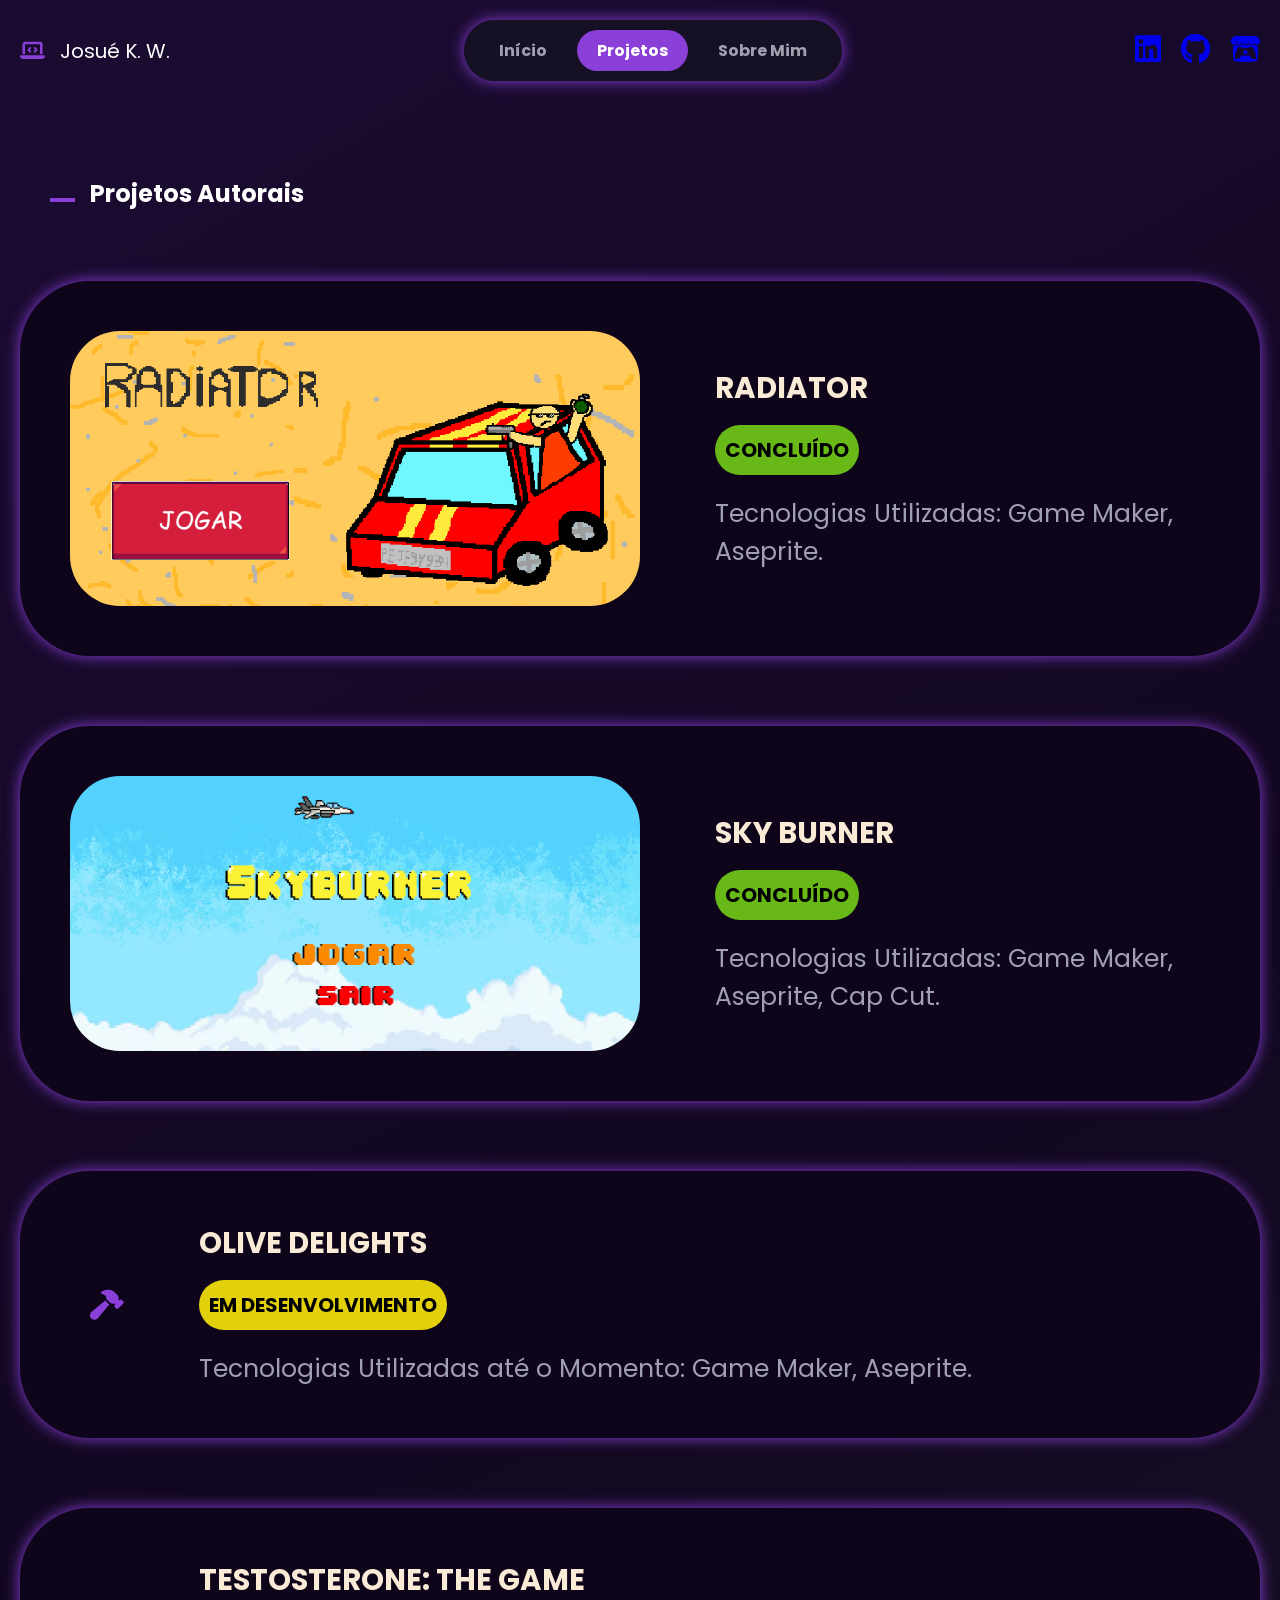
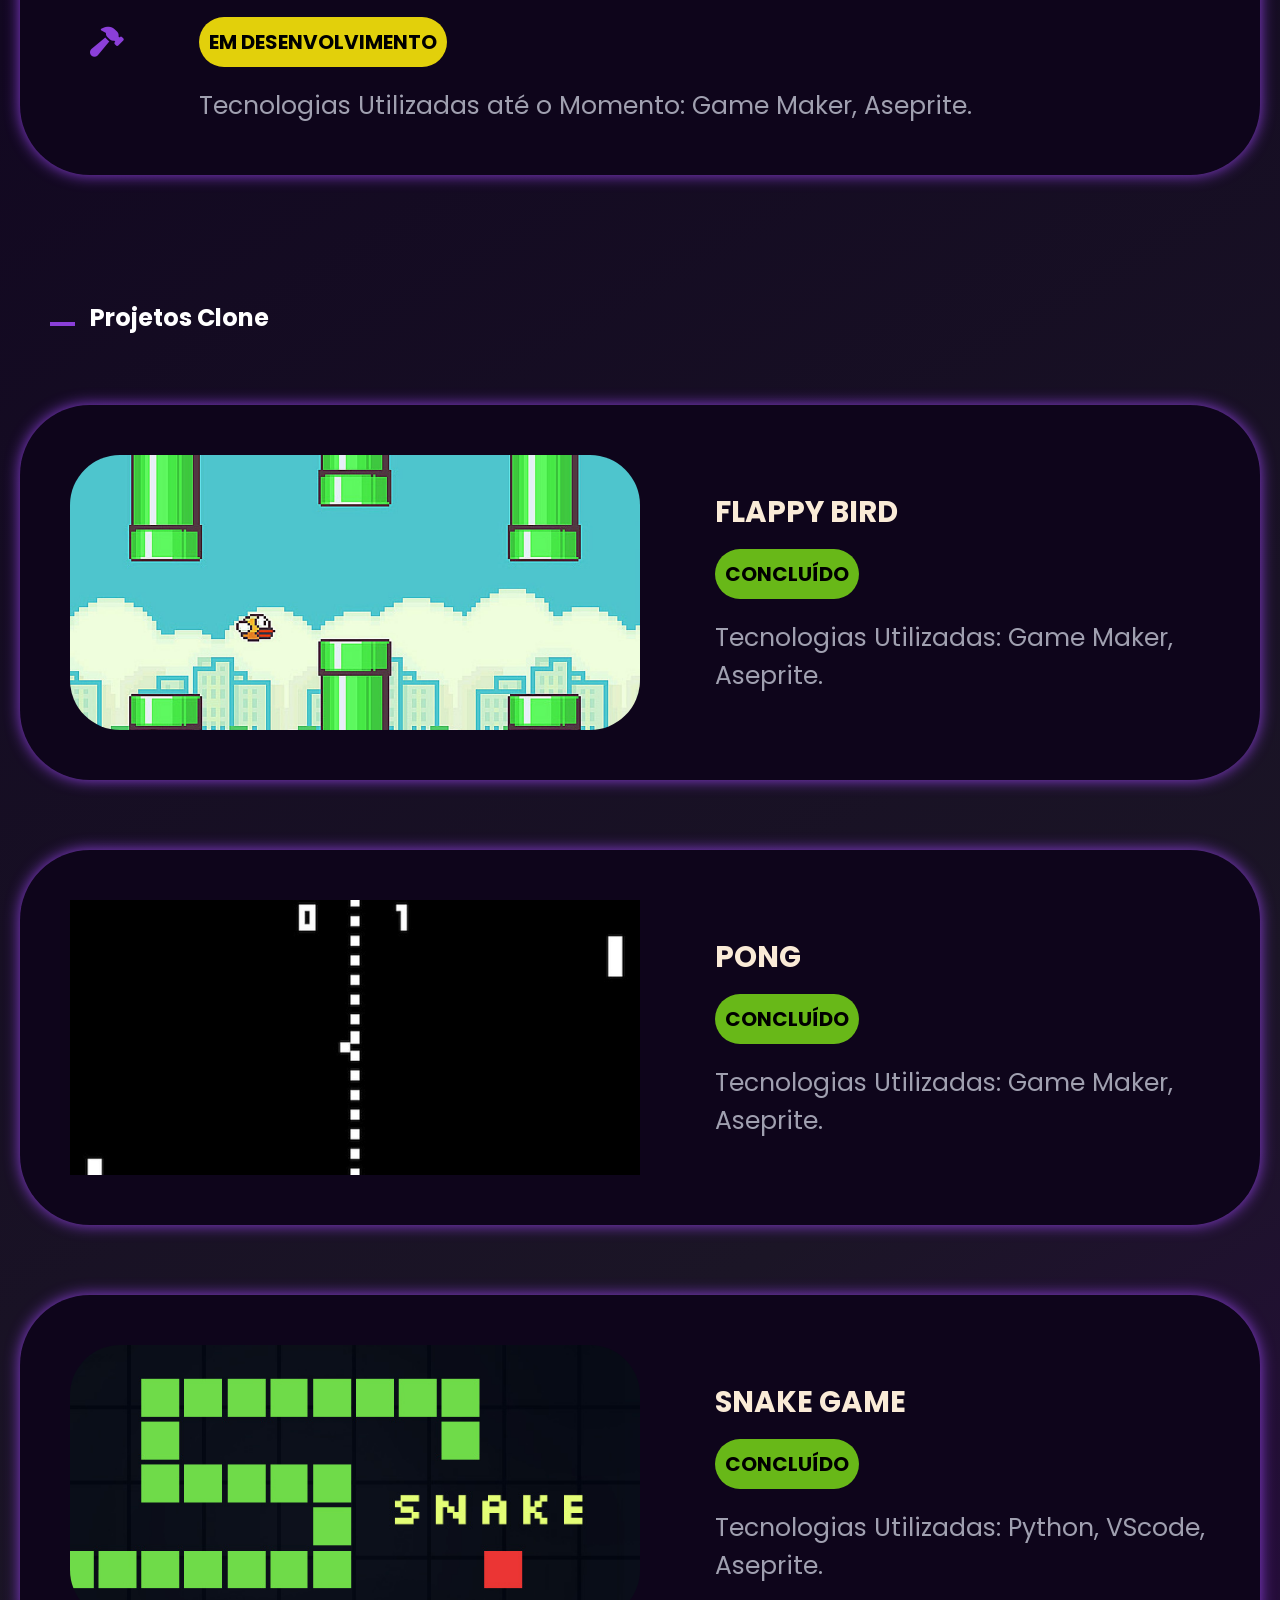
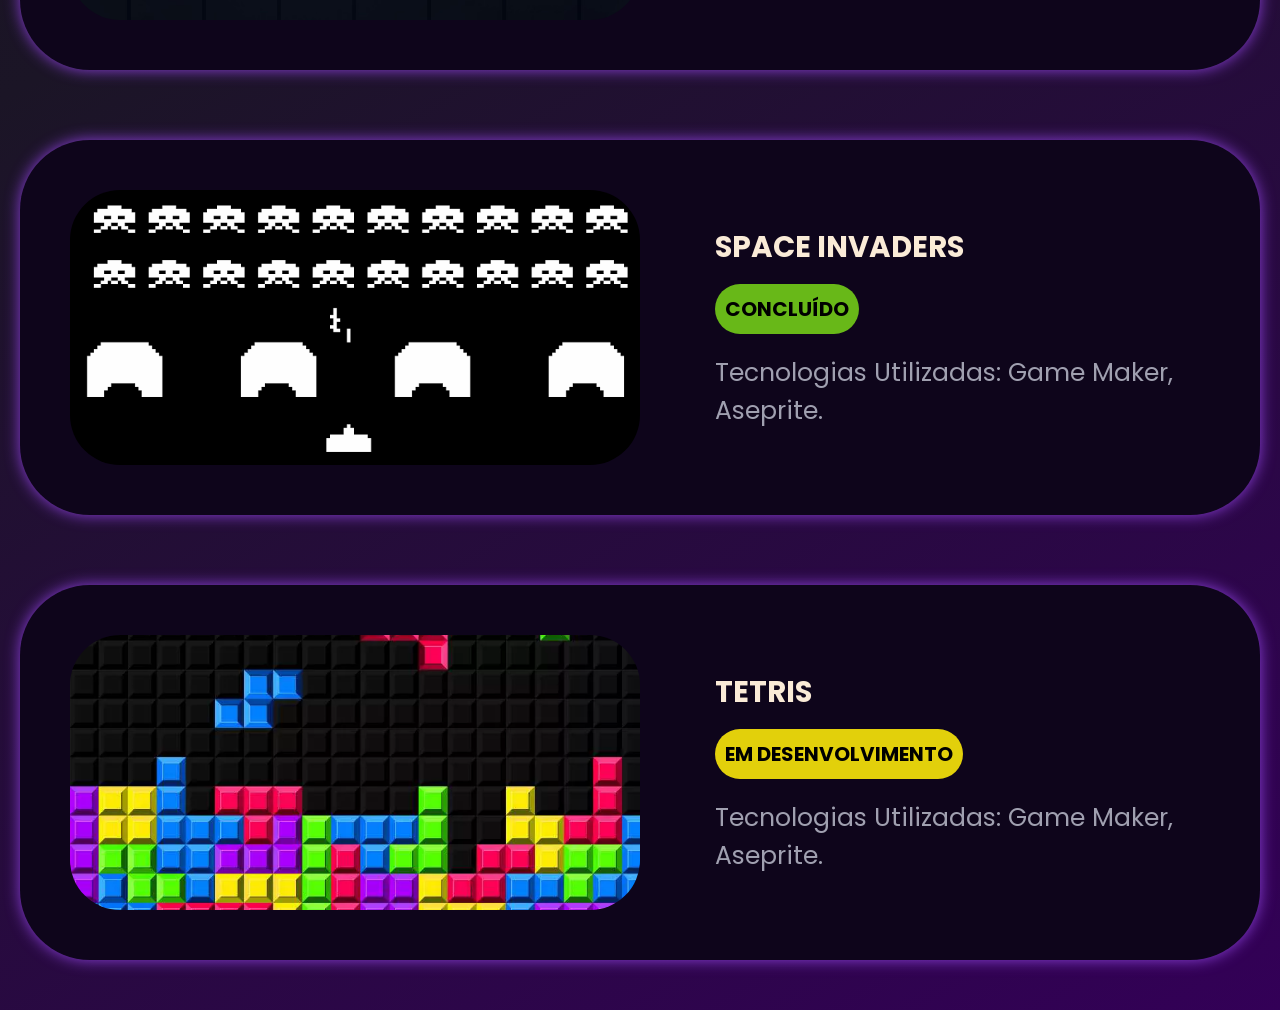
==== projetos.html @ fb26cfa1 "Primeira versão do Portfólio" ====
<!doctype html>
<html lang="pt-BR">
  <head>
    <title>Projetos</title>
    <meta charset="UTF-8" />
    <meta name="viewport" content="width=device-width, initial-scale=1.0" />
    <link rel="icon" type="image/png" href="Imagens/icon.png" />
    <link rel="stylesheet" href="style.css" />
    <link
      rel="stylesheet"
      href="https://cdnjs.cloudflare.com/ajax/libs/font-awesome/6.5.2/css/all.min.css"
    />
    <link rel="preconnect" href="https://fonts.googleapis.com" />
    <link rel="preconnect" href="https://fonts.gstatic.com" crossorigin />
    <link
      href="https://fonts.googleapis.com/css2?family=Poppins:ital,wght@0,400;0,600;0,700&display=swap"
      rel="stylesheet"
    />
  </head>

  <body>
    <header>
      <div class="nome">
        <p>
          <i class="fa-solid fa-laptop-code nome-icone" aria-hidden="true"></i
          >Josué K. W.
        </p>
      </div>

      <nav>
        <a href="index.html">Início</a>
        <a href="projetos.html" class="ativo">Projetos</a>
        <a href="sobre_mim.html">Sobre Mim</a>
      </nav>

      <div class="redes-sociais">
        <a
          href="https://www.linkedin.com/in/josué-kaufmann-wolfgramm-34ab913a1"
          target="_blank"
          ><i class="fa-brands fa-linkedin" aria-hidden="true"></i
        ></a>
        <a href="https://github.com/JoKaWo" target="_blank"
          ><i class="fa-brands fa-github" aria-hidden="true"></i
        ></a>
        <a href="https://jokawo123.itch.io" target="_blank"
          ><i class="fa-brands fa-itch-io" aria-hidden="true"></i
        ></a>
      </div>
    </header>

    <main>
      <!-- Projetos Autorais -->
      <section class="projetos-autorais">
        <h2 class="titulo-secao">Projetos Autorais</h2>

        <div class="game-card">
          <img
            src="Imagens/radiator.png"
            alt="Foto do Jogo Radiator"
            class="foto-jogo"
          />
          <div class="info-jogo">
            <h3>Radiator</h3>
            <p class="concluido">CONCLUÍDO</p>
            <p class="tecnologias">
              Tecnologias Utilizadas: Game Maker, Aseprite.
            </p>
          </div>
        </div>

        <div class="game-card">
          <img
            src="Imagens/sky_burner.png"
            alt="Foto do Jogo Sky Burner"
            class="foto-jogo"
          />
          <div class="info-jogo">
            <h3>Sky Burner</h3>
            <p class="concluido">CONCLUÍDO</p>
            <p class="tecnologias">
              Tecnologias Utilizadas: Game Maker, Aseprite, Cap Cut.
            </p>
          </div>
        </div>

        <div class="game-card">
          <i class="fa-solid fa-hammer icone-jogo" aria-hidden="true"></i>
          <div class="info-jogo">
            <h3>Olive Delights</h3>
            <p class="em-desenvolvimento">EM DESENVOLVIMENTO</p>
            <p class="tecnologias">
              Tecnologias Utilizadas até o Momento: Game Maker, Aseprite.
            </p>
          </div>
        </div>

        <div class="game-card">
          <i class="fa-solid fa-hammer icone-jogo" aria-hidden="true"></i>
          <div class="info-jogo">
            <h3>Testosterone: The Game</h3>
            <p class="em-desenvolvimento">EM DESENVOLVIMENTO</p>
            <p class="tecnologias">
              Tecnologias Utilizadas até o Momento: Game Maker, Aseprite.
            </p>
          </div>
        </div>
      </section>

      <!-- Projetos Clone -->
      <section class="projetos-clones">
        <h2 class="titulo-secao">Projetos Clone</h2>

        <div class="game-card">
          <img
            src="Imagens/flappy_bird.jpg"
            alt="Foto do Jogo Flappy Bird"
            class="foto-jogo"
          />
          <div class="info-jogo">
            <h3>Flappy Bird</h3>
            <p class="concluido">CONCLUÍDO</p>
            <p class="tecnologias">
              Tecnologias Utilizadas: Game Maker, Aseprite.
            </p>
          </div>
        </div>

        <div class="game-card">
          <img
            src="Imagens/pong.png"
            alt="Foto do Jogo Pong"
            class="foto-jogo pong"
          />
          <div class="info-jogo">
            <h3>Pong</h3>
            <p class="concluido">CONCLUÍDO</p>
            <p class="tecnologias">
              Tecnologias Utilizadas: Game Maker, Aseprite.
            </p>
          </div>
        </div>

        <div class="game-card">
          <img
            src="Imagens/snake_game.jpg"
            alt="Foto do Jogo Snake"
            class="foto-jogo"
          />
          <div class="info-jogo">
            <h3>Snake Game</h3>
            <p class="concluido">CONCLUÍDO</p>
            <p class="tecnologias">
              Tecnologias Utilizadas: Python, VScode, Aseprite.
            </p>
          </div>
        </div>

        <div class="game-card">
          <img
            src="Imagens/space_invaders.png"
            alt="Foto do Jogo Space Invaders"
            class="foto-jogo"
          />
          <div class="info-jogo">
            <h3>Space Invaders</h3>
            <p class="concluido">CONCLUÍDO</p>
            <p class="tecnologias">
              Tecnologias Utilizadas: Game Maker, Aseprite.
            </p>
          </div>
        </div>

        <div class="game-card">
          <img
            src="Imagens/tetris.png"
            alt="Foto do Jogo Tetris"
            class="foto-jogo tetris"
          />
          <div class="info-jogo">
            <h3>Tetris</h3>
            <p class="em-desenvolvimento">EM DESENVOLVIMENTO</p>
            <p class="tecnologias">
              Tecnologias Utilizadas: Game Maker, Aseprite.
            </p>
          </div>
        </div>
      </section>
    </main>
  </body>
</html>
---- style.css ----
/* ===== Geral ===== */

* {
  margin: 0;
  padding: 0;
  box-sizing: border-box;
  scrollbar-color: #8b3fd9 #1b0b32;
}

body {
  font-family: "Poppins", sans-serif;
  background: linear-gradient(150deg, #1b0b32, #120821, #1b1526, #330057);
  min-height: 100vh;
}

header {
  padding: 20px;
  align-items: center;
  display: flex;
  justify-content: space-between;
}

h1 {
  padding-bottom: 20px;
  font-size: 48px;
  font-weight: 700;
}

h2 {
  padding: 50px;
  justify-content: center;
}

h2::before {
  content: "";
  display: inline-block;
  width: 25px;
  height: 4px;
  background-color: #8b3fd9;
  margin-right: 15px;
}

h3 {
  padding-bottom: 15px;
  color: antiquewhite;
  text-transform: uppercase;
}

/* ===== Cabeçalho ===== */

nav {
  display: flex;
  justify-content: center;
  box-shadow: 0 0 15px #8b3fd9;
  align-items: center;
  gap: 10px;
  background-color: rgba(20, 20, 30, 0.6);
  padding: 10px 15px;
  border-radius: 50px;
  width: fit-content;
}

nav a {
  color: #a0a0b0;
  text-decoration: none;
  font-weight: bold;
  padding: 8px 20px;
  border-radius: 50px;
  transition: background-color 0.2s;
}

nav a:hover {
  background-color: rgba(112, 112, 112, 0.237);
}

nav a:active {
  background-color: white;
}

nav a.ativo {
  background-color: #8b3fd9;
  color: white;
}

.redes-sociais {
  color: #8b3fd9;
  font-size: 30px;
  display: flex;
  gap: 20px;
}

.redes-sociais a:hover {
  color: #9999a7;
}

.redes-sociais a:active {
  color: white;
}

.nome {
  color: white;
  font-size: 20px;
}

.nome-icone {
  color: #8b3fd9;
  margin-right: 15px;
  font-size: 20px;
}

/* ===== Início =====*/

.apresentacao {
  display: flex;
  padding: 50px;
  color: white;
  justify-content: space-between;
  align-items: center;
}

.paragrafo-apresentacao {
  font-size: 16px;
  font-weight: 400;
}

.foto-perfil {
  margin-left: 60px;
  border-radius: 70px;
  width: 400px;
}

.pilulas-info {
  margin-top: 20px;
  display: flex;
  gap: 10px;
  font-size: 14px;
  color: #dfdfe8;
}

.icone-info {
  padding-right: 10px;
}

.pilula {
  padding: 10px;
  background-color: #6b00d7;
  border-radius: 20px;
}

.habilidades {
  color: white;
}

.container-habilidades {
  padding: 50px;
  box-shadow: 0 0 15px #8b3fd9;
  background-color: #0e051b;
  width: fit-content;
  display: flex;
  border-radius: 70px;
  gap: 100px;
  margin: 20px auto;
}

.icone-habilidade {
  padding-bottom: 20px;
  color: #8b3fd9;
  font-size: 25px;
}

.card {
  color: #a0a0b0;
  line-height: 1.8;
}

/* ===== Scrollbar ===== */

::-webkit-scrollbar {
  width: 12px;
}

::-webkit-scrollbar-track {
  background: #1b0b32;
}

::-webkit-scrollbar-thumb {
  background-color: #8b3fd9;
  border-radius: 10px;
}

/* ===== Padrão título + conteúdo (Sobre Mim, Experiência, Formação) ===== */

.secao-flex {
  display: flex;
  gap: 50px;
  color: white;
  justify-content: space-between;
  align-items: flex-start;
}

.titulo-secao {
  width: fit-content;
  min-width: 300px;
  padding-top: 75px;
  color: white;
}

.subtitulo-secao {
  color: #e2e2e5;
  font-size: 25px;
  margin-right: 60px;
}

.conteudo-secao {
  color: #a0a0b0;
  font-size: 25px;
  padding-top: 75px;
  margin-right: 60px;
  flex-grow: 1;
}

.conteudo-secao p {
  margin-bottom: 40px;
}

/* ===== Projetos ===== */

.projetos-autorais,
.projetos-clones {
  display: flex;
  flex-direction: column;
}

.game-card {
  display: flex;
  padding: 50px;
  align-items: center;
  box-shadow: 0 0 15px #8b3fd9;
  background-color: #0e051b;
  border-radius: 70px;
  gap: 75px;
  margin: 20px;
  font-size: 25px;
  margin-bottom: 50px;
}

.icone-jogo {
  color: #8b3fd9;
  font-size: 30px;
  padding-left: 20px;
}

.foto-jogo {
  width: 50%;
  height: 275px;
  object-fit: cover;
  border-radius: 50px;
  flex-shrink: 0;
  min-width: 0;
}

.concluido {
  background-color: rgb(104, 184, 24);
  border-radius: 30px;
  justify-content: center;
  width: fit-content;
  font-weight: bold;
  padding: 10px;
  font-size: 20px;
}

.em-desenvolvimento {
  background-color: rgb(226, 208, 11);
  border-radius: 30px;
  justify-content: center;
  font-weight: bold;
  width: fit-content;
  padding: 10px;
  font-size: 20px;
}

.tecnologias {
  color: #a0a0b0;
  padding-top: 20px;
}

.pong {
  border-radius: 0px;
  height: 275px;
}

.tetris {
  height: 275px;
}
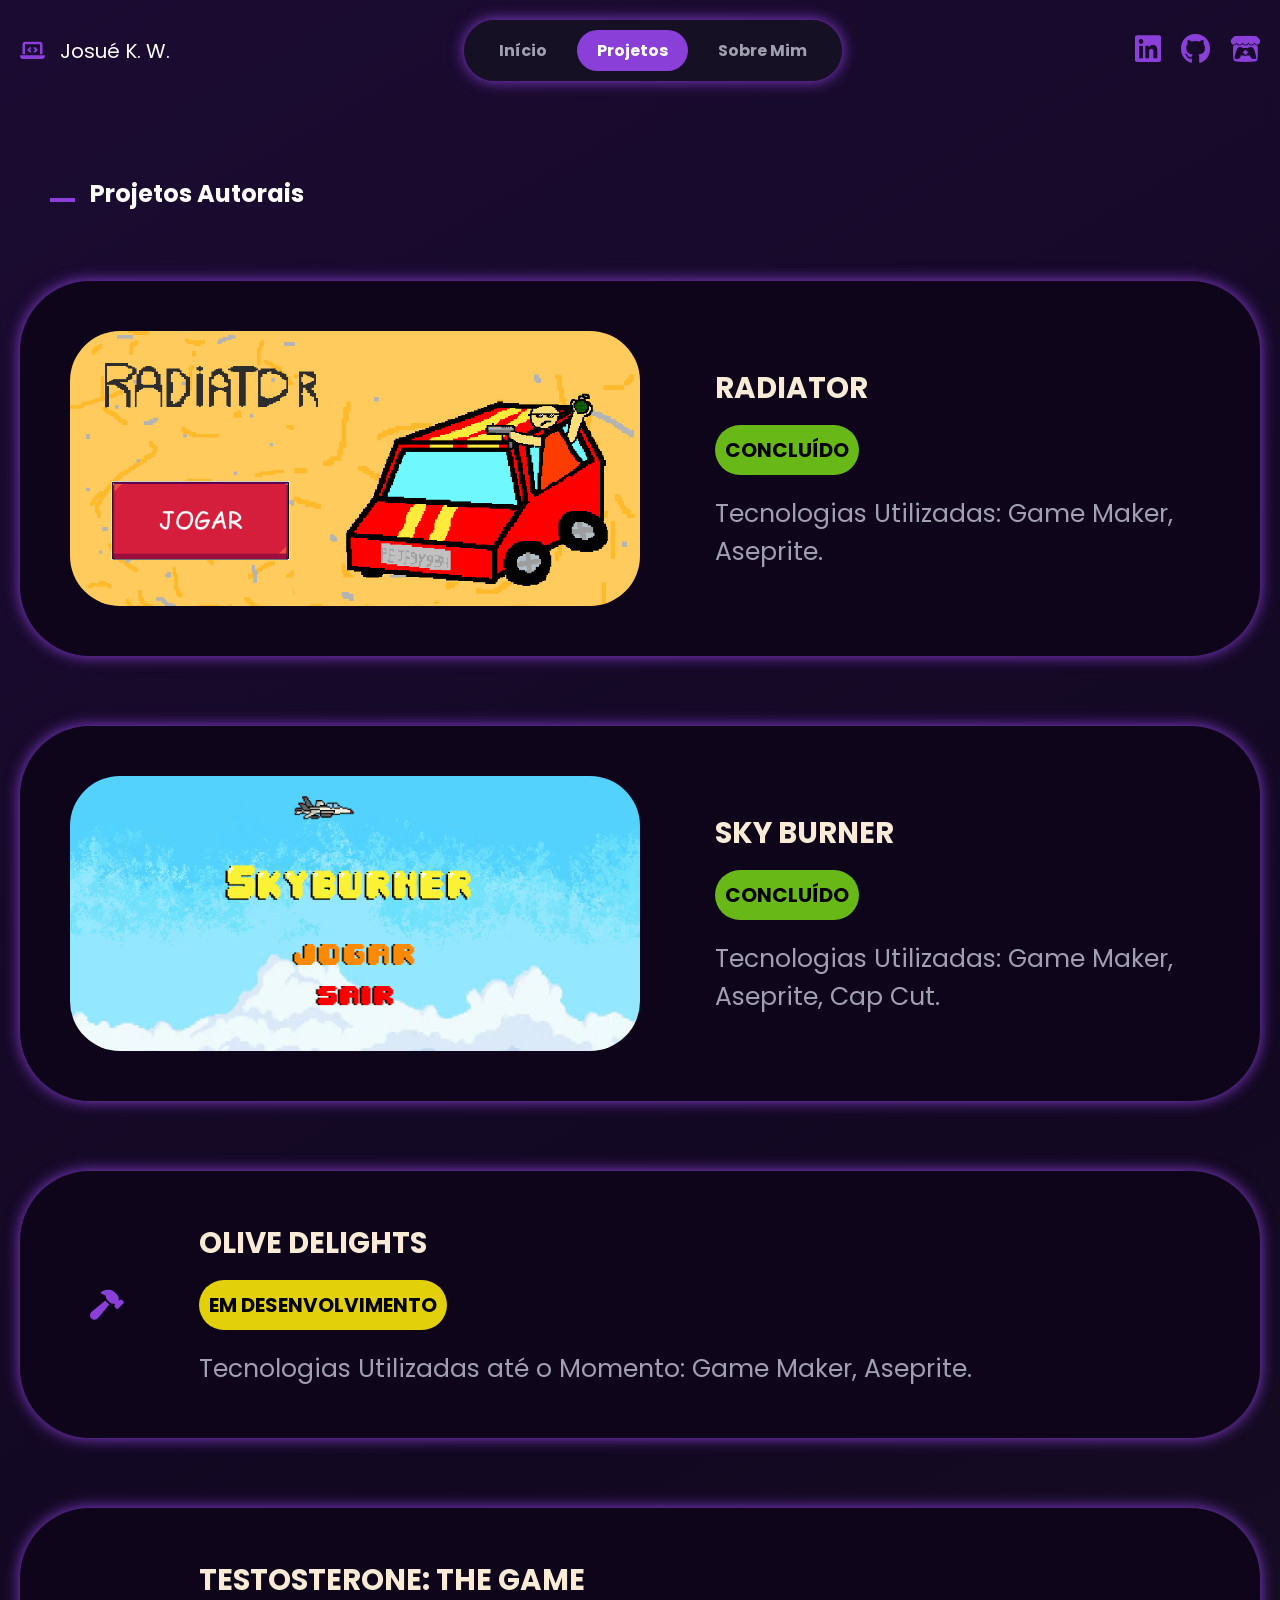
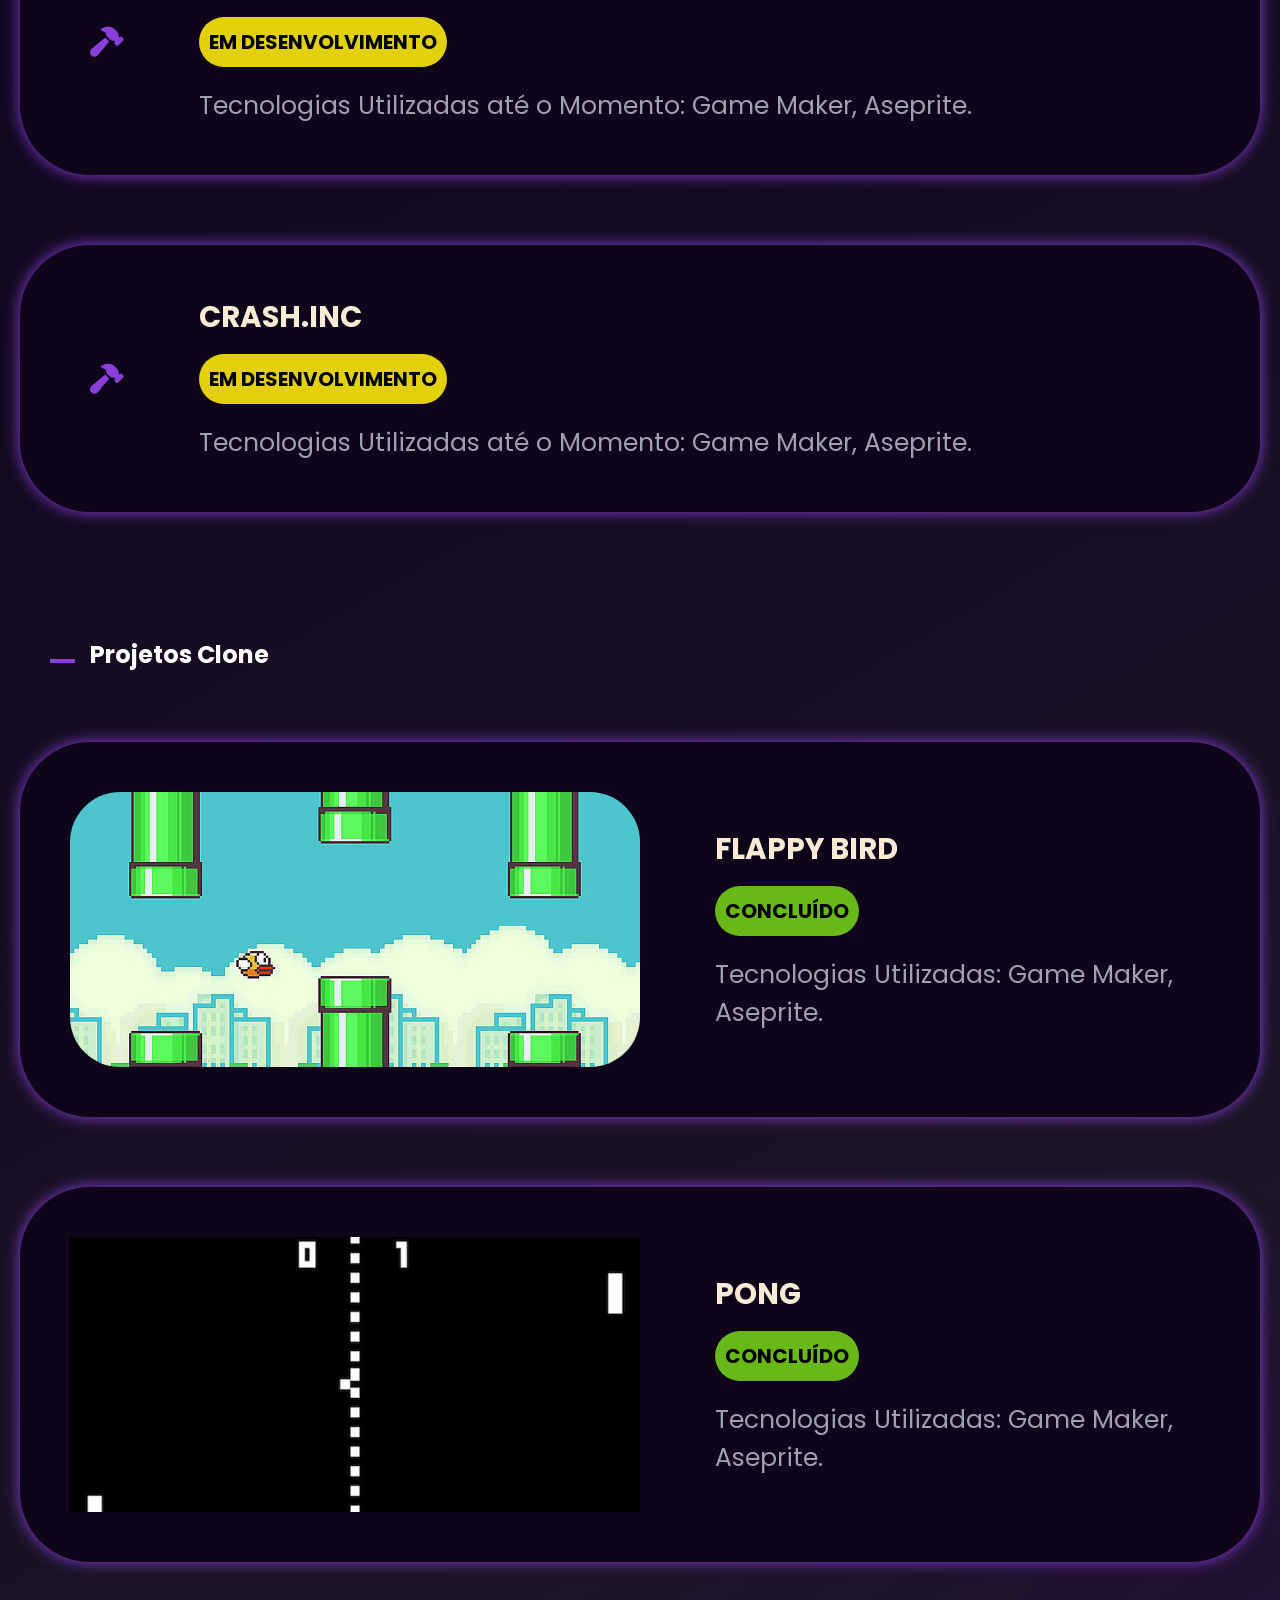
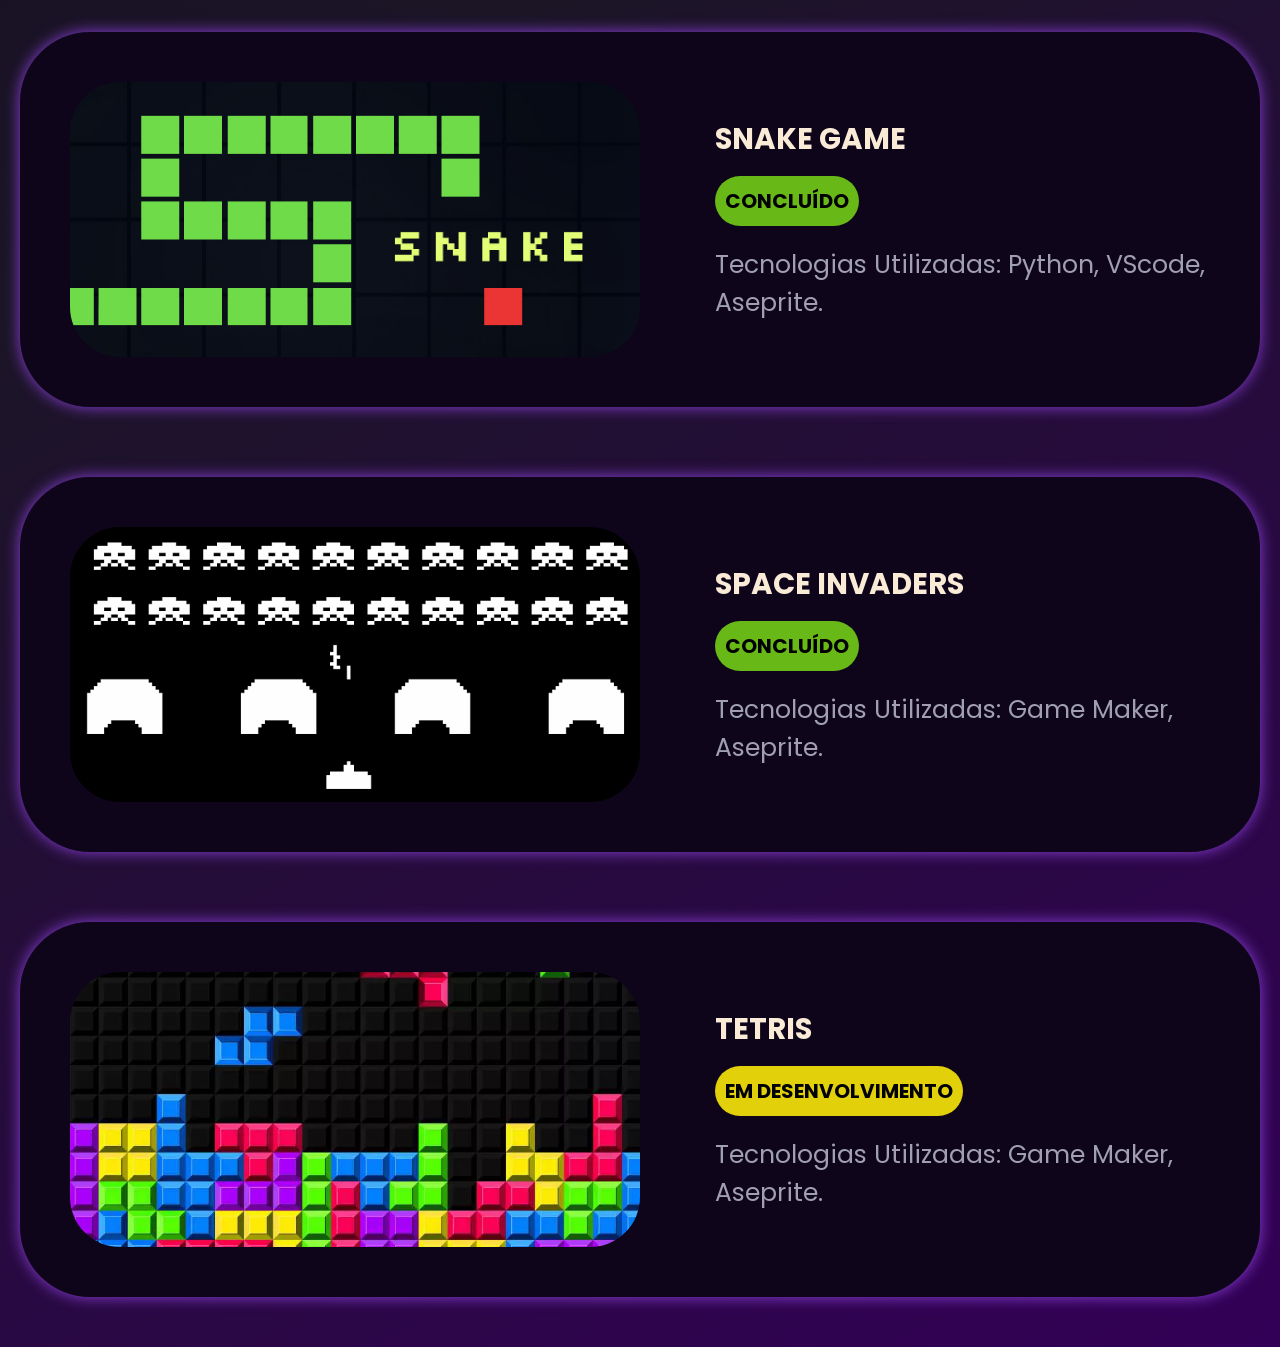
==== commit d1c7edfc: "Adicionado o projeto "Crash.Inc"" ====
--- a/projetos.html
+++ b/projetos.html
@@ -104,6 +104,17 @@
             </p>
           </div>
         </div>
+
+        <div class="game-card">
+          <i class="fa-solid fa-hammer icone-jogo" aria-hidden="true"> </i>
+          <div class="info-jogo">
+            <h3>Crash.Inc</h3>
+            <p class="em-desenvolvimento">EM DESENVOLVIMENTO</p>
+            <p class="tecnologias">
+              Tecnologias Utilizadas até o Momento: Game Maker, Aseprite.
+            </p>
+          </div>
+        </div>
       </section>
 
       <!-- Projetos Clone -->
--- a/style.css
+++ b/style.css
@@ -83,10 +83,14 @@
 }
 
 .redes-sociais {
-  color: #8b3fd9;
   font-size: 30px;
   display: flex;
   gap: 20px;
+}
+
+.redes-sociais a {
+  color: #8b3fd9;
+  text-decoration: none;
 }
 
 .redes-sociais a:hover {
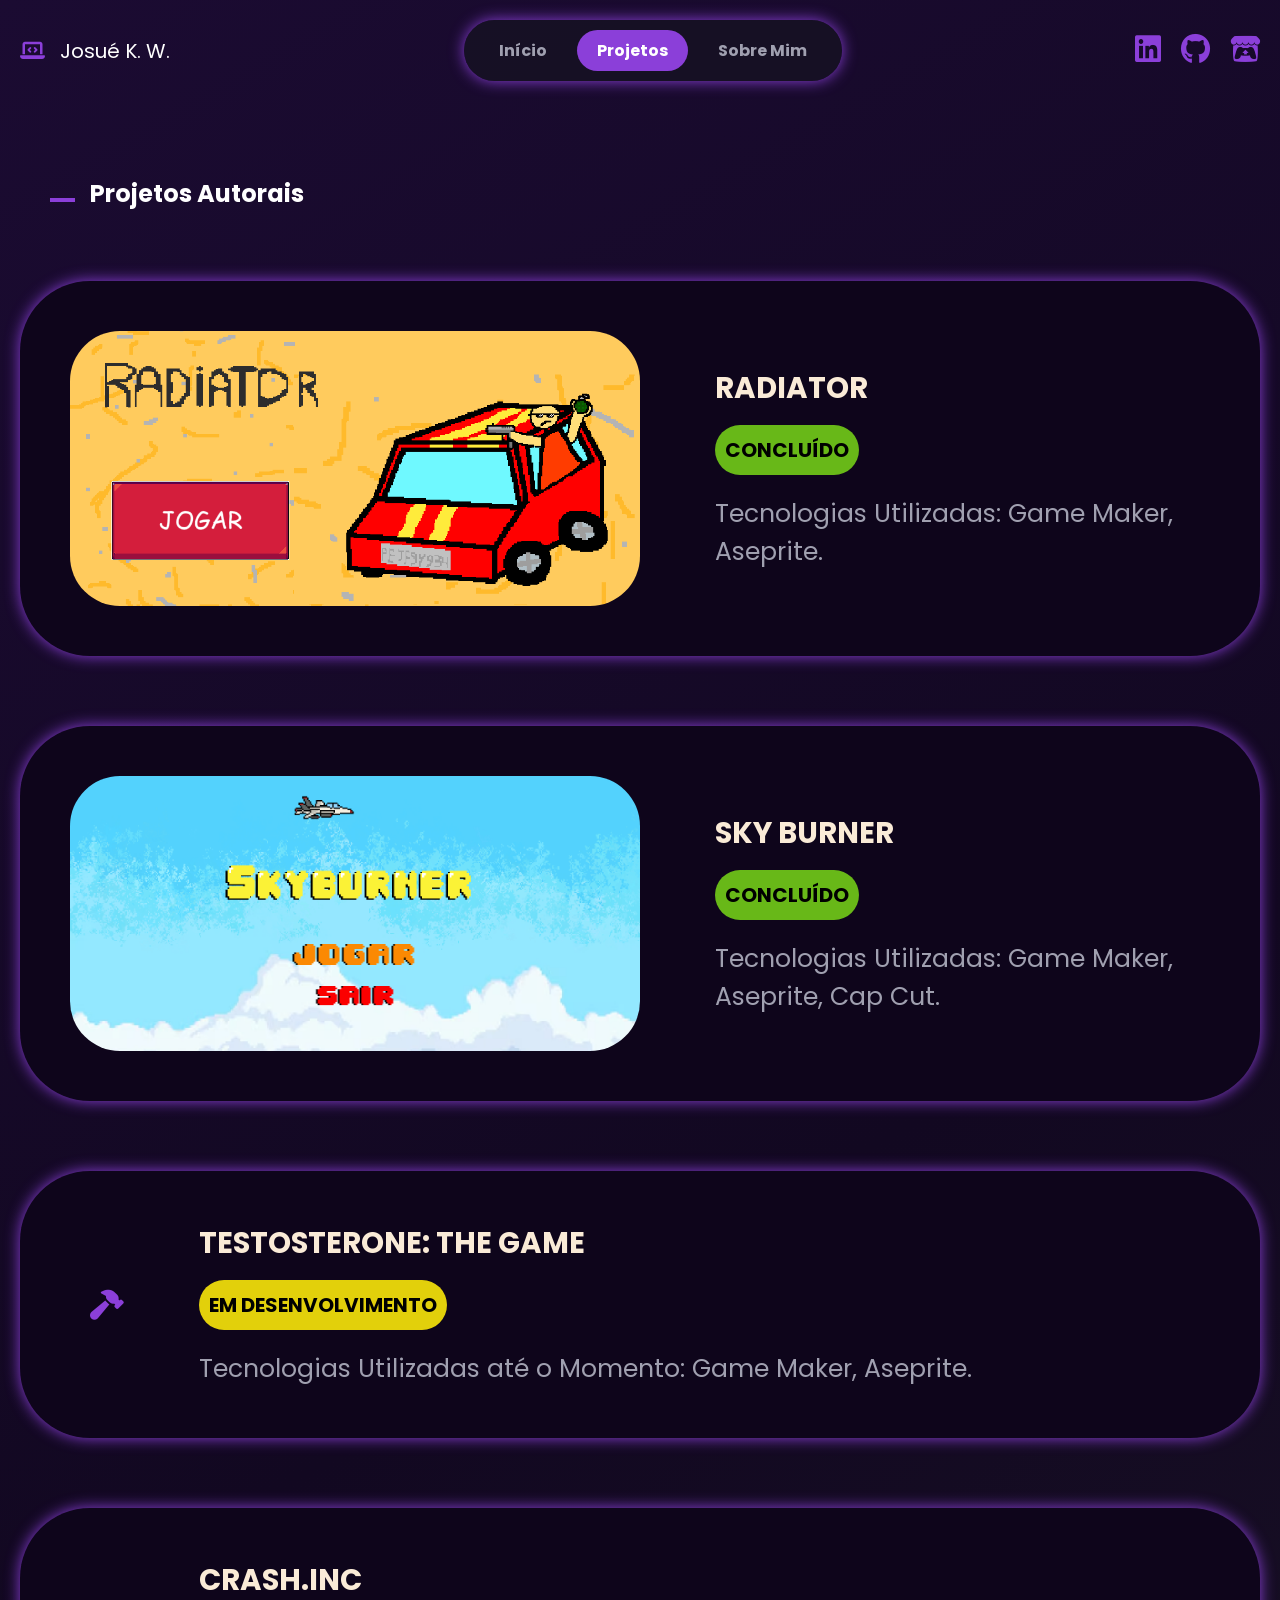
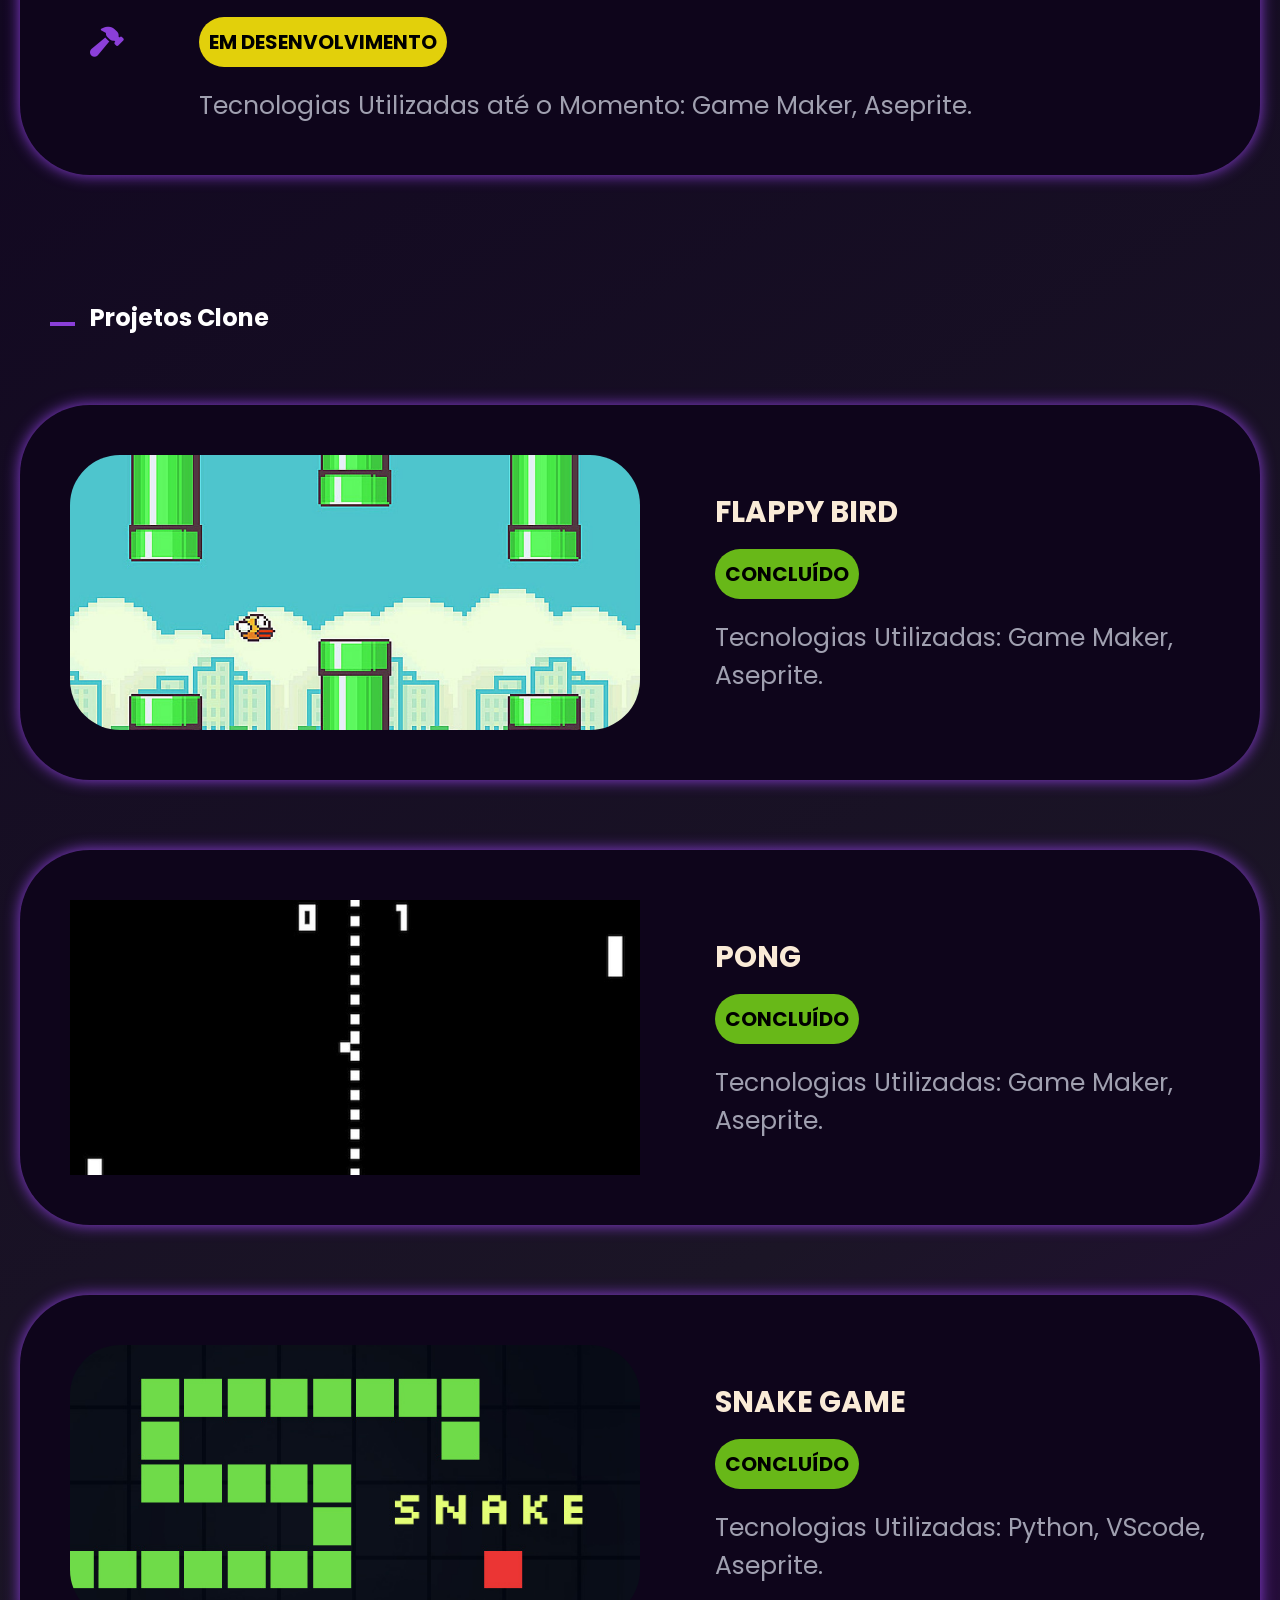
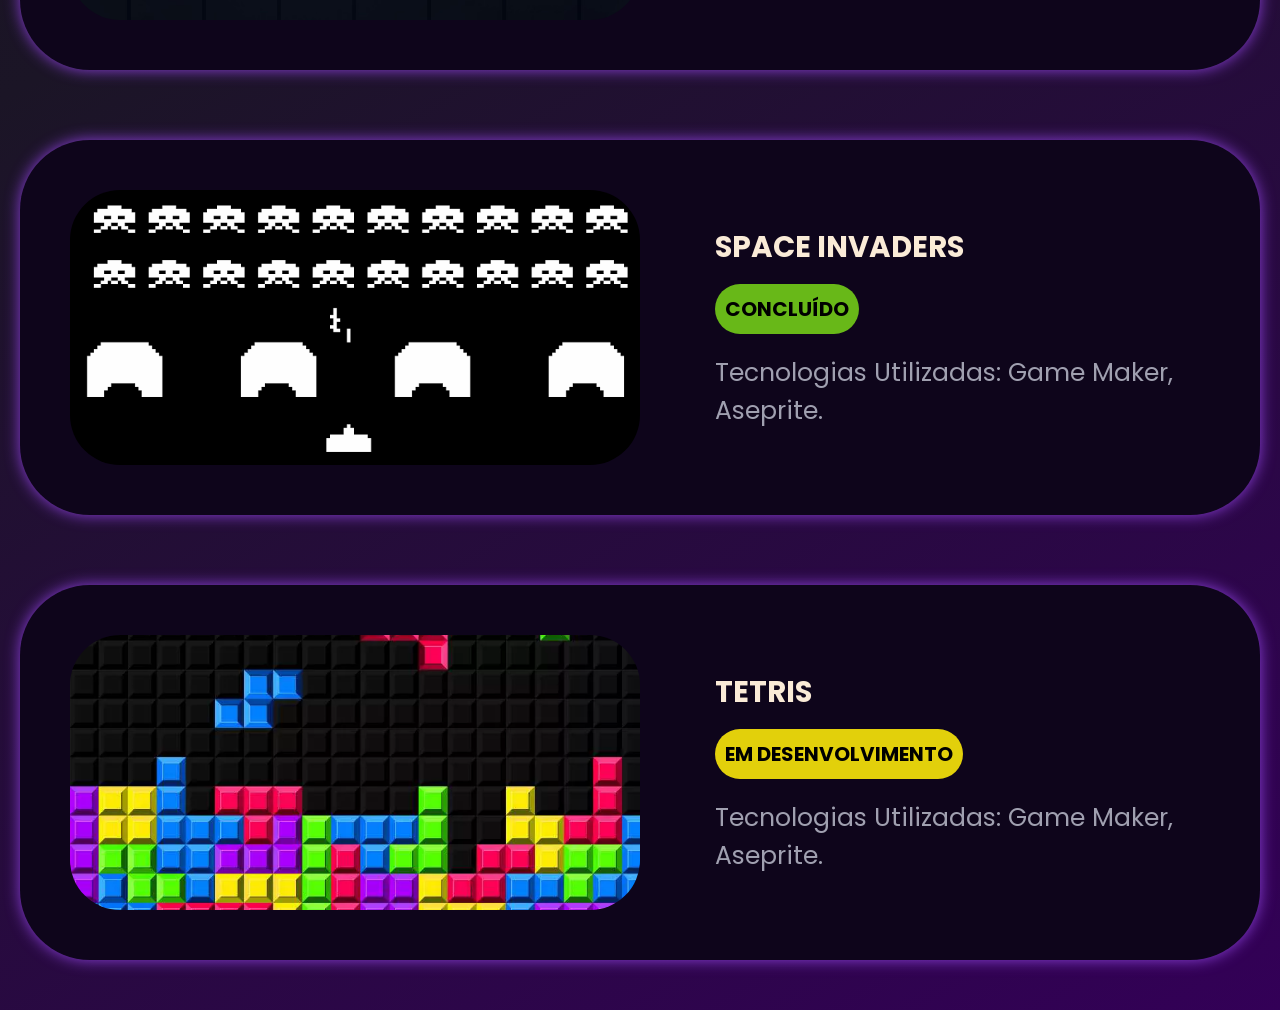
==== commit f64dd75d: "Remoção "Olive Delights"" ====
--- a/projetos.html
+++ b/projetos.html
@@ -79,17 +79,6 @@
             <p class="concluido">CONCLUÍDO</p>
             <p class="tecnologias">
               Tecnologias Utilizadas: Game Maker, Aseprite, Cap Cut.
-            </p>
-          </div>
-        </div>
-
-        <div class="game-card">
-          <i class="fa-solid fa-hammer icone-jogo" aria-hidden="true"></i>
-          <div class="info-jogo">
-            <h3>Olive Delights</h3>
-            <p class="em-desenvolvimento">EM DESENVOLVIMENTO</p>
-            <p class="tecnologias">
-              Tecnologias Utilizadas até o Momento: Game Maker, Aseprite.
             </p>
           </div>
         </div>
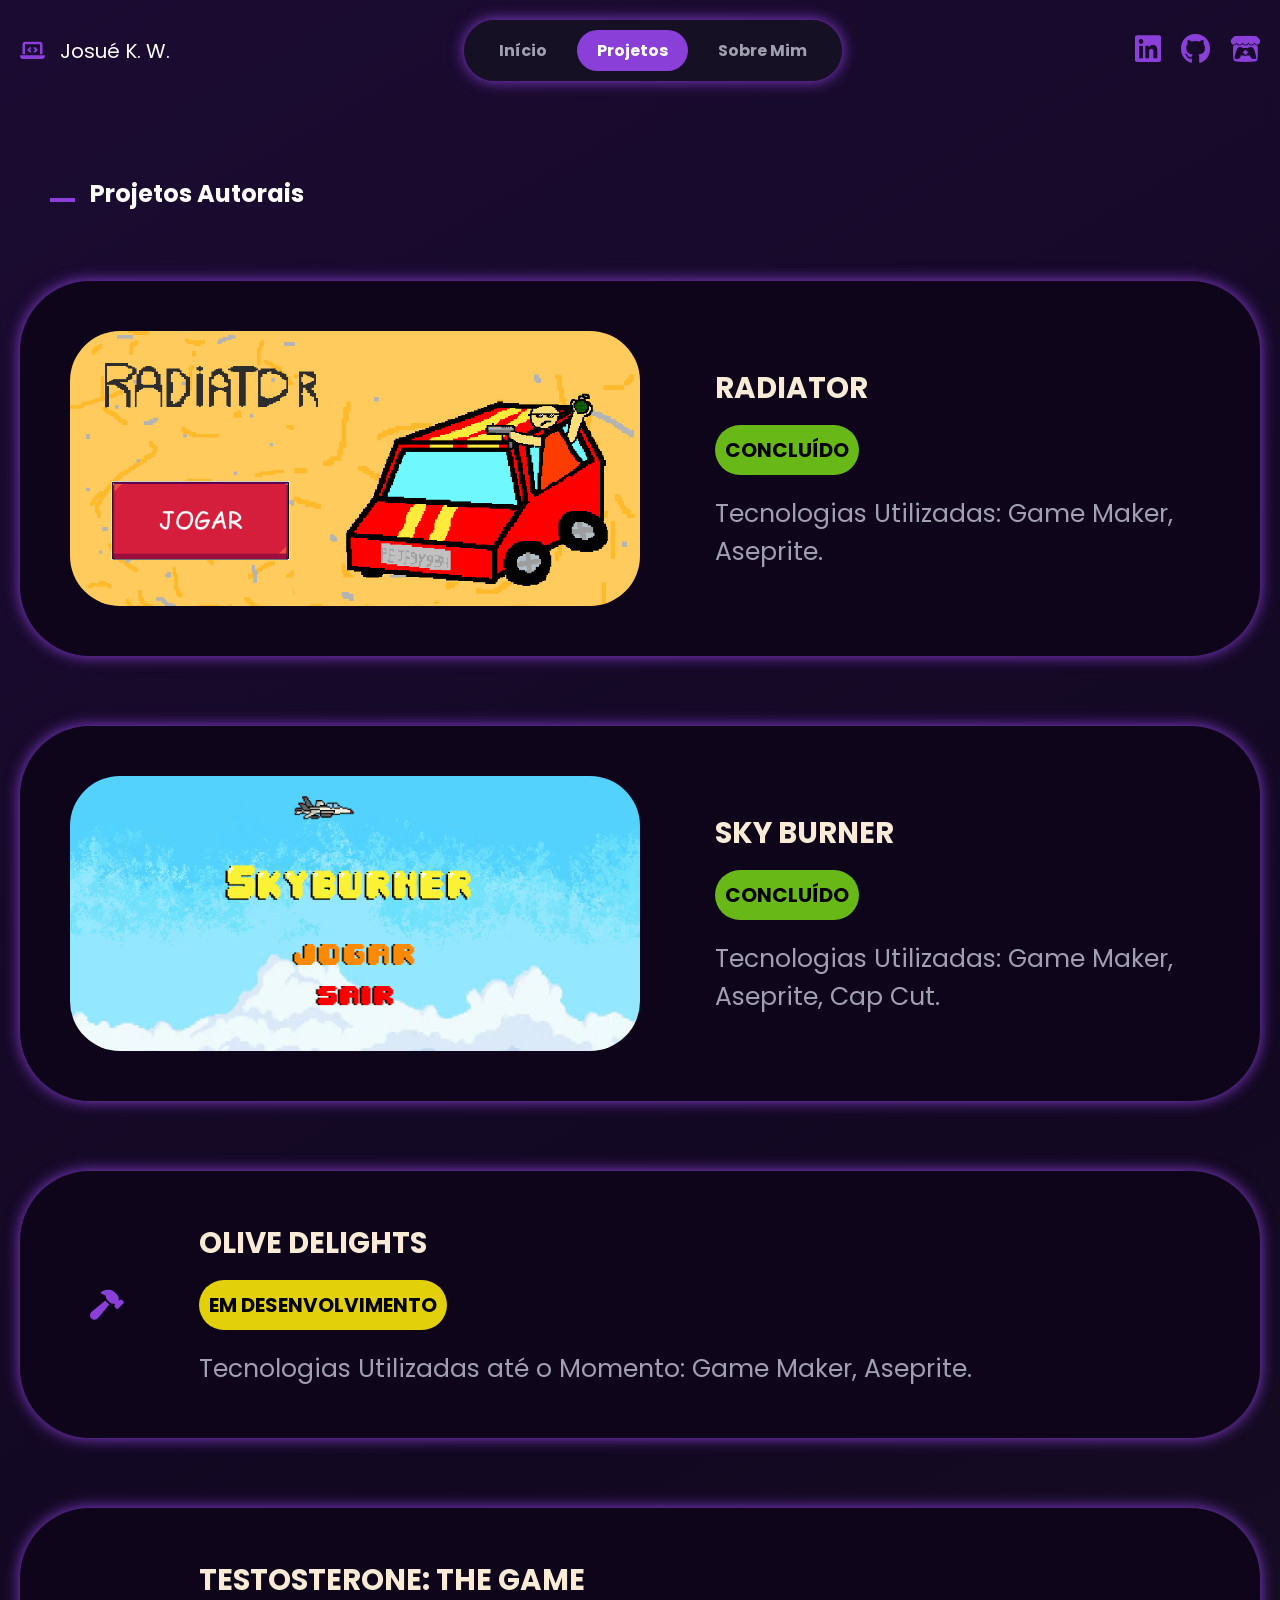
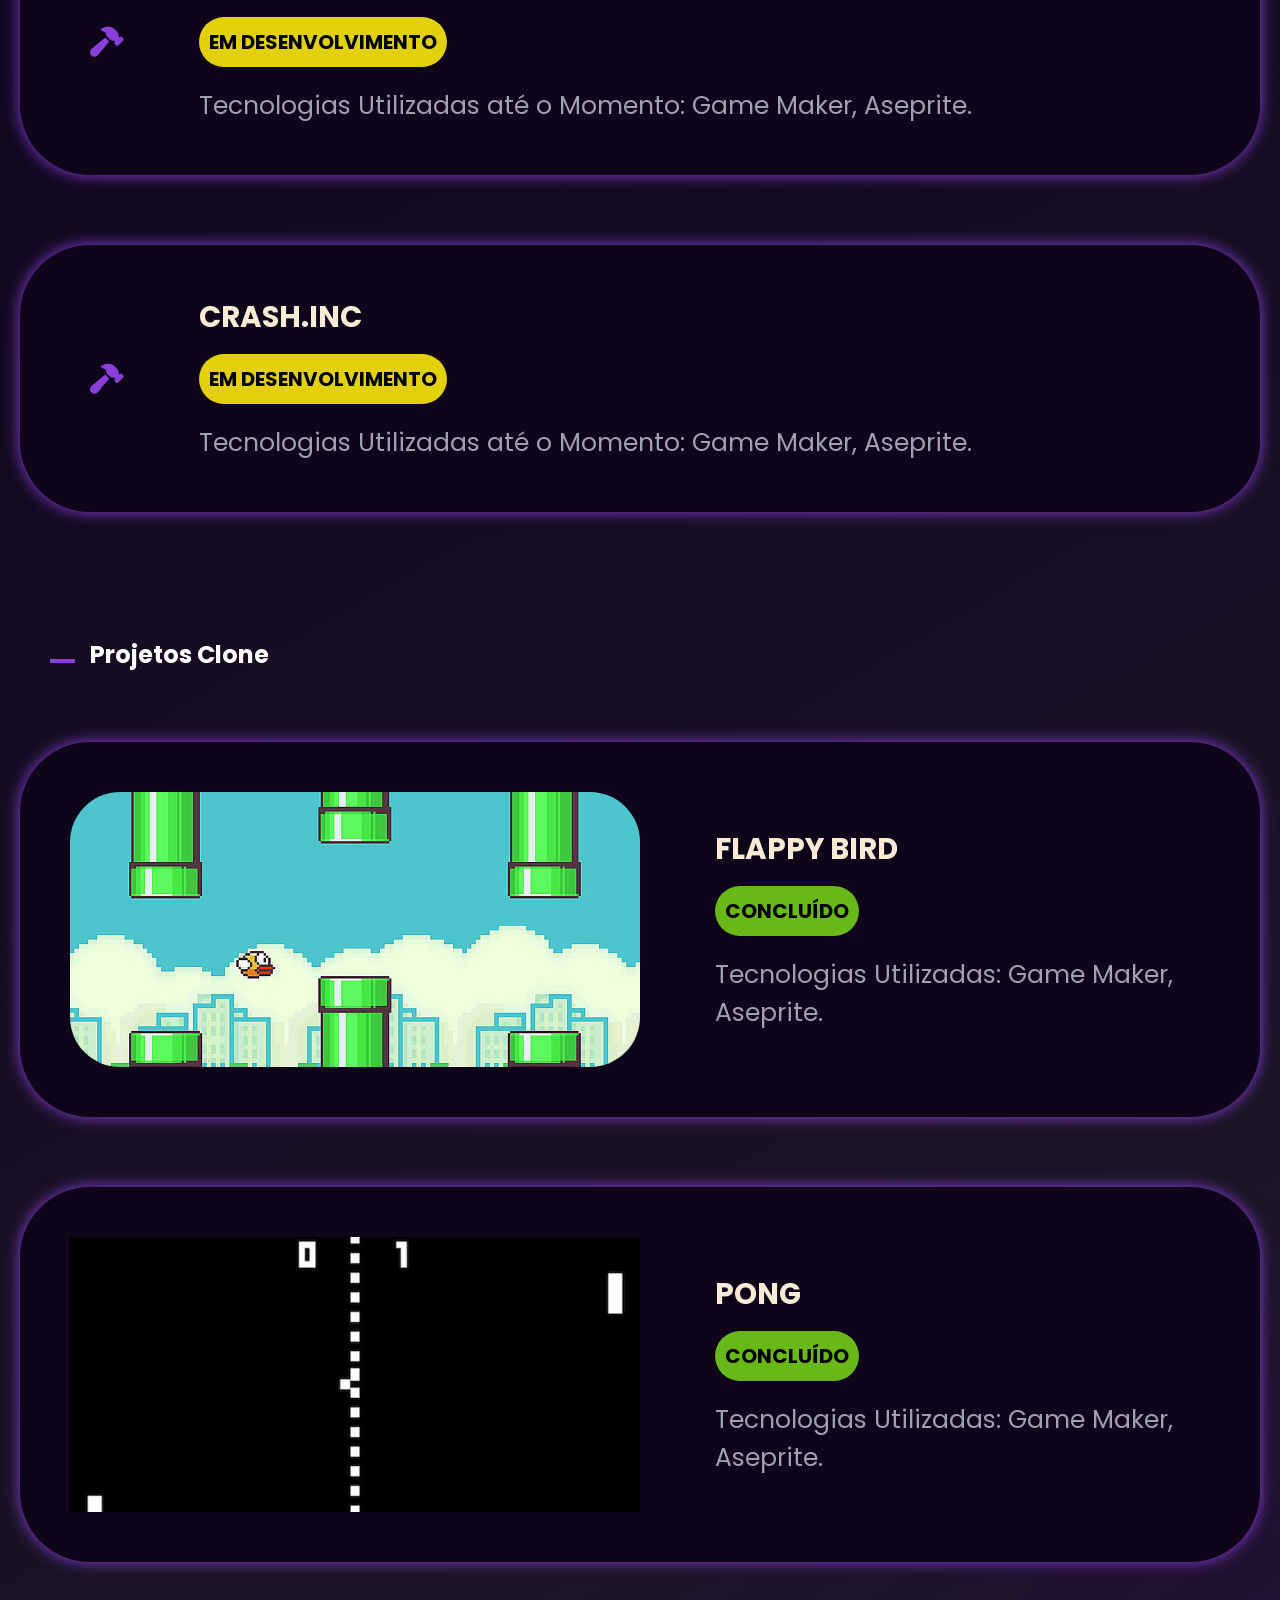
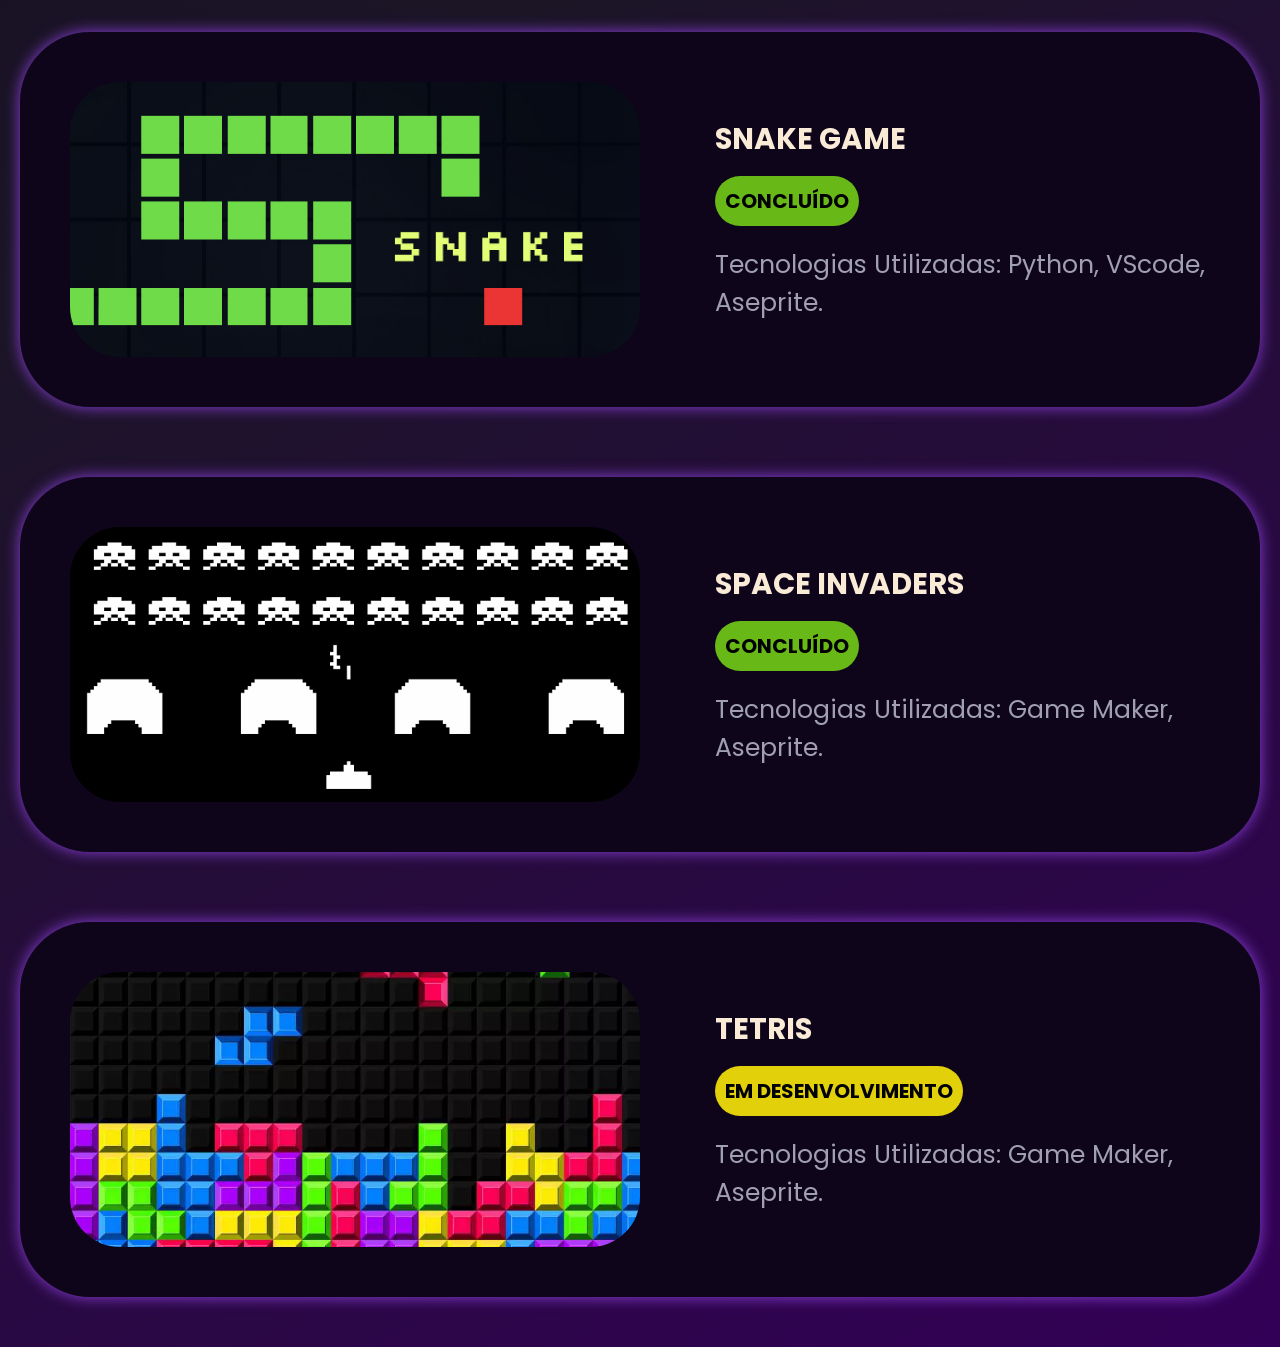
==== commit 5327b2d2: "Adicionado "Olive Delights"" ====
--- a/projetos.html
+++ b/projetos.html
@@ -86,6 +86,17 @@
         <div class="game-card">
           <i class="fa-solid fa-hammer icone-jogo" aria-hidden="true"></i>
           <div class="info-jogo">
+            <h3>Olive Delights</h3>
+            <p class="em-desenvolvimento">EM DESENVOLVIMENTO</p>
+            <p class="tecnologias">
+              Tecnologias Utilizadas até o Momento: Game Maker, Aseprite.
+            </p>
+          </div>
+        </div>
+
+        <div class="game-card">
+          <i class="fa-solid fa-hammer icone-jogo" aria-hidden="true"></i>
+          <div class="info-jogo">
             <h3>Testosterone: The Game</h3>
             <p class="em-desenvolvimento">EM DESENVOLVIMENTO</p>
             <p class="tecnologias">
